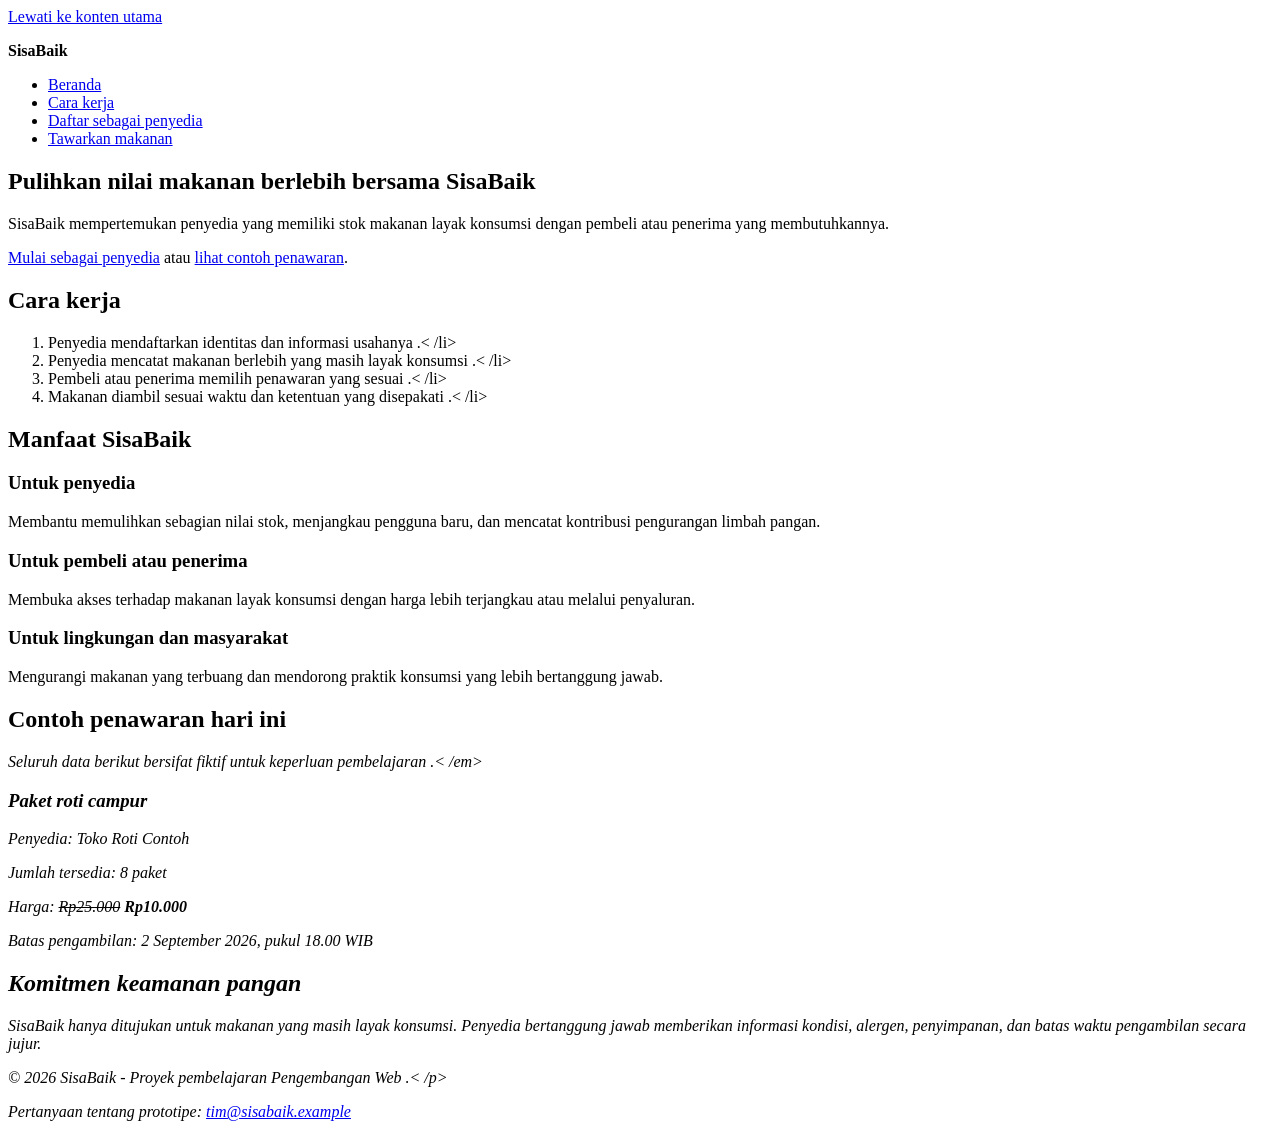
==== index.html @ 704a8199 "feat: add semantic SisaBaik information page" ====
<! doctype html>
<html lang="id">
<head>
<meta charset="utf-8">
<meta name="viewport" content="width=device-width, initial-scale=1">
<meta
name="description"
content="SisaBaik membantu penyedia menawarkan makanan berlebih agar tetap bernilai, terjangkau, dan tidak
terbuang."
>
<title>Beranda | SisaBaik</title>
</head>
<body>
<a href="#konten-utama">Lewati ke konten utama</a>

<header>
<p><strong>SisaBaik</strong></p>
<nav aria-label="Navigasi utama">
<ul>
<li><a href="index.html" aria-current="page">Beranda</a></li>
<li><a href="#cara-kerja">Cara kerja</a></li>
<li><a href="daftar-penyedia.html">Daftar sebagai penyedia</a></li>
<li><a href="tawarkan-makanan.html">Tawarkan makanan</a></li>
</ul>
</nav>
</header>

<main id="konten-utama" tabindex="-1">
<section aria-labelledby="judul-utama">
<h1 id="judul-utama">Pulihkan nilai makanan berlebih bersama SisaBaik</h1>
<p>
SisaBaik mempertemukan penyedia yang memiliki stok makanan layak
konsumsi dengan pembeli atau penerima yang membutuhkannya.
</p>
<p>
<a href="daftar-penyedia.html">Mulai sebagai penyedia</a>
atau
<a href="#penawaran-contoh">lihat contoh penawaran</a>.
</p>
</section>

<section id="cara-kerja" aria-labelledby="judul-cara-kerja">
<h2 id="judul-cara-kerja">Cara kerja</h2>
<ol>
<li>Penyedia mendaftarkan identitas dan informasi usahanya .< /li>
<li>Penyedia mencatat makanan berlebih yang masih layak konsumsi .< /li>
<li>Pembeli atau penerima memilih penawaran yang sesuai .< /li>
<li>Makanan diambil sesuai waktu dan ketentuan yang disepakati .< /li>
</ol>
</section>

<section aria-labelledby="judul-manfaat">
<h2 id="judul-manfaat">Manfaat SisaBaik</h2>

<article>
<h3>Untuk penyedia</h3>
<p>
Membantu memulihkan sebagian nilai stok, menjangkau pengguna baru,
dan mencatat kontribusi pengurangan limbah pangan.
</p>
</article>

<article>
<h3>Untuk pembeli atau penerima</h3>
<p>
Membuka akses terhadap makanan layak konsumsi dengan harga lebih
terjangkau atau melalui penyaluran.
</p>
</article>

<article>
<h3>Untuk lingkungan dan masyarakat</h3>
<p>
Mengurangi makanan yang terbuang dan mendorong praktik konsumsi
yang lebih bertanggung jawab.
</p>
</article>
</section>

<section id="penawaran-contoh" aria-labelledby="judul-penawaran">
<h2 id="judul-penawaran">Contoh penawaran hari ini</h2>
<p><em>Seluruh data berikut bersifat fiktif untuk keperluan pembelajaran .< /em></p>

<article>
<h3>Paket roti campur</h3>
<p>Penyedia: Toko Roti Contoh</p>
<p>Jumlah tersedia: <data value="8">8 paket</data></p>
<p>Harga: <del>Rp25.000</del> <strong>Rp10.000</strong></p>
<p>
Batas pengambilan:
<time datetime="2026-09-02T18:00:00+07:00">
2 September 2026, pukul 18.00 WIB
</time>
</p>
</article>
</section>

<section aria-labelledby="judul-keamanan">
<h2 id="judul-keamanan">Komitmen keamanan pangan</h2>
<p>
    SisaBaik hanya ditujukan untuk makanan yang masih layak konsumsi.
Penyedia bertanggung jawab memberikan informasi kondisi, alergen,
penyimpanan, dan batas waktu pengambilan secara jujur.
</p>
</section>
</main>

<footer>
<p>&copy; 2026 SisaBaik - Proyek pembelajaran Pengembangan Web .< /p>
<address>
Pertanyaan tentang prototipe:
<a href="mailto:tim@sisabaik.example">tim@sisabaik.example</a>
</address>
</footer>
</body>
</html>
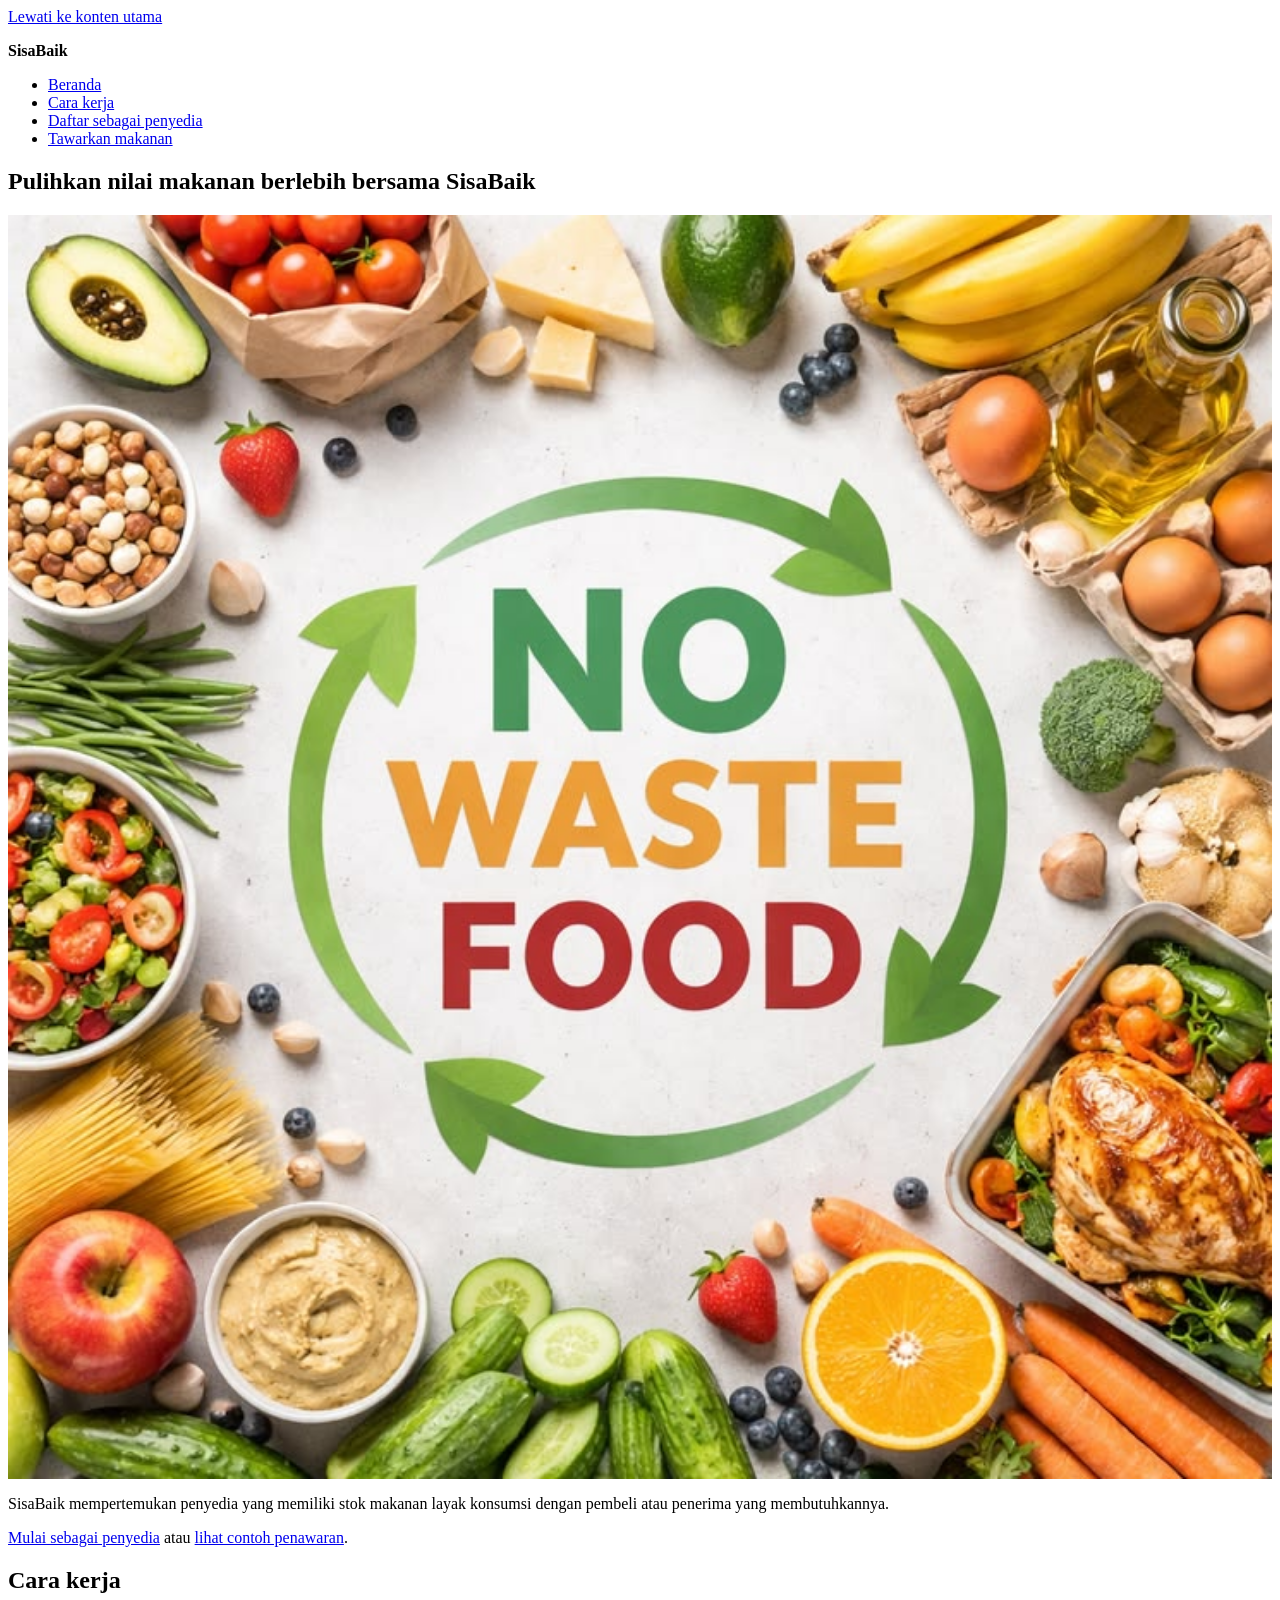
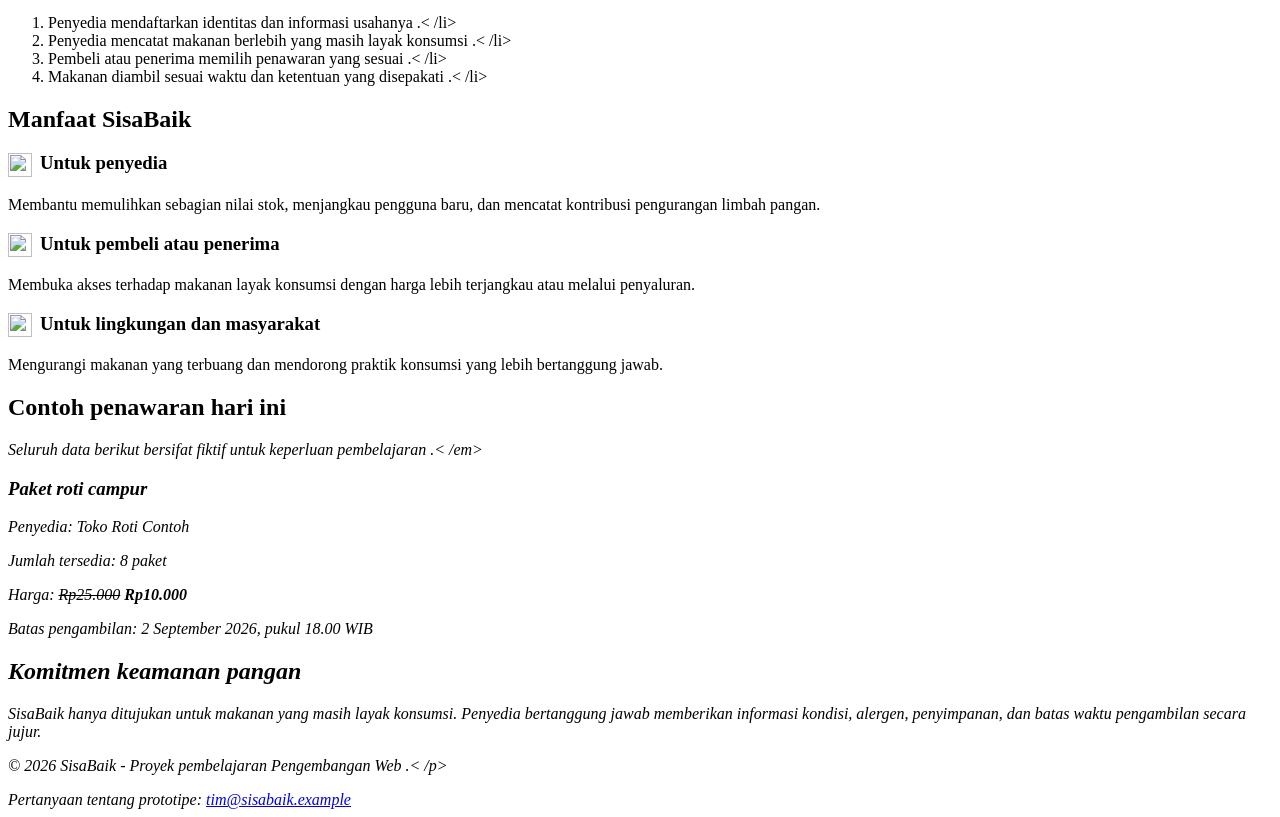
==== commit 73b8beb2: "docs: add dev info, hero image, and benefit icons" ====
--- a/index.html
+++ b/index.html
@@ -29,6 +29,13 @@
 <section aria-labelledby="judul-utama">
 <h1 id="judul-utama">Pulihkan nilai makanan berlebih bersama SisaBaik</h1>
 <p>
+    <p>
+<img 
+src="sisabaikfoto.jpg" 
+alt="Aneka roti dan makanan layak konsumsi yang diselamatkan melalui SisaBaik" 
+width="100%"
+>
+</p>
 SisaBaik mempertemukan penyedia yang memiliki stok makanan layak
 konsumsi dengan pembeli atau penerima yang membutuhkannya.
 </p>
@@ -53,7 +60,7 @@
 <h2 id="judul-manfaat">Manfaat SisaBaik</h2>
 
 <article>
-<h3>Untuk penyedia</h3>
+<h3><img src="penyedia.jpg" alt="" width="24" height="24" style="vertical-align: middle; margin-right: 8px;">Untuk penyedia</h3>
 <p>
 Membantu memulihkan sebagian nilai stok, menjangkau pengguna baru,
 dan mencatat kontribusi pengurangan limbah pangan.
@@ -61,7 +68,7 @@
 </article>
 
 <article>
-<h3>Untuk pembeli atau penerima</h3>
+<h3><img src="pembeli.jpg" alt="" width="24" height="24" style="vertical-align: middle; margin-right: 8px;">Untuk pembeli atau penerima</h3>
 <p>
 Membuka akses terhadap makanan layak konsumsi dengan harga lebih
 terjangkau atau melalui penyaluran.
@@ -69,7 +76,7 @@
 </article>
 
 <article>
-<h3>Untuk lingkungan dan masyarakat</h3>
+<h3><img src="lingkungan.jpg" alt="" width="24" height="24" style="vertical-align: middle; margin-right: 8px;">Untuk lingkungan dan masyarakat</h3>
 <p>
 Mengurangi makanan yang terbuang dan mendorong praktik konsumsi
 yang lebih bertanggung jawab.
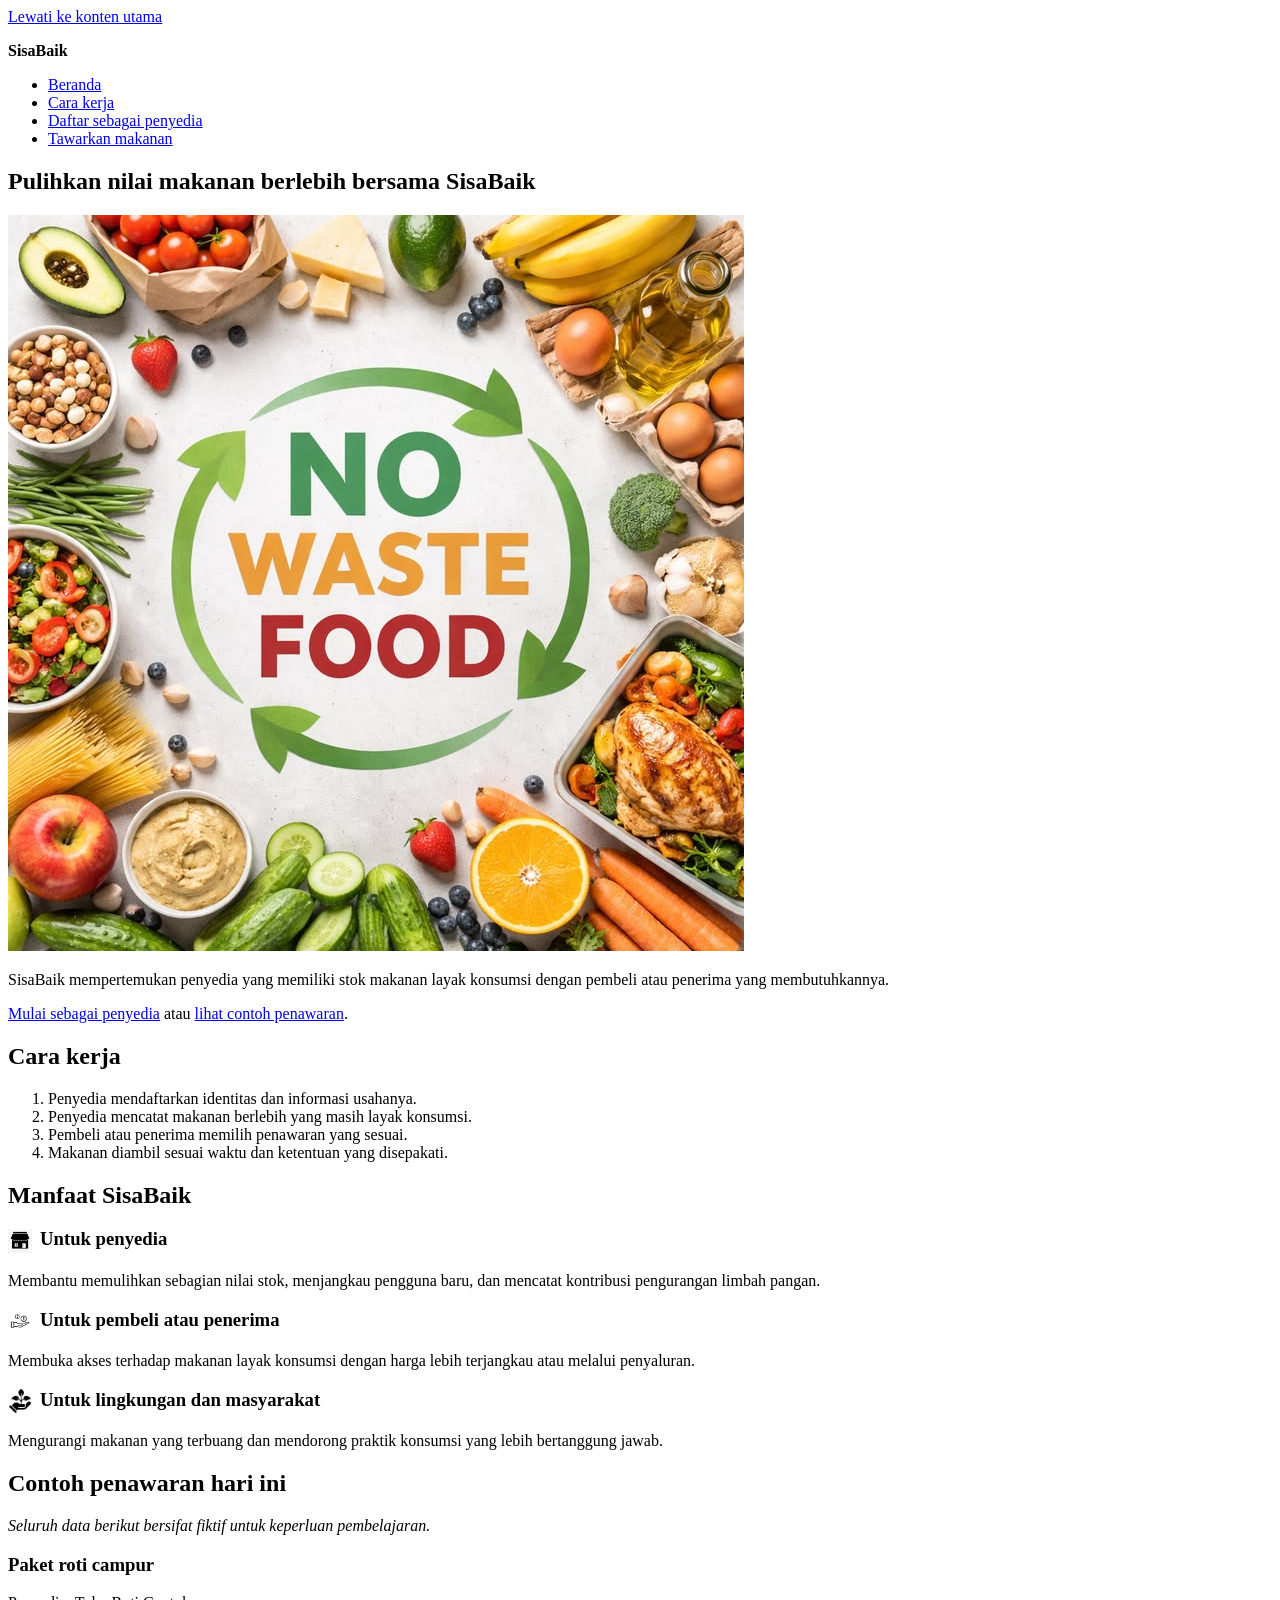
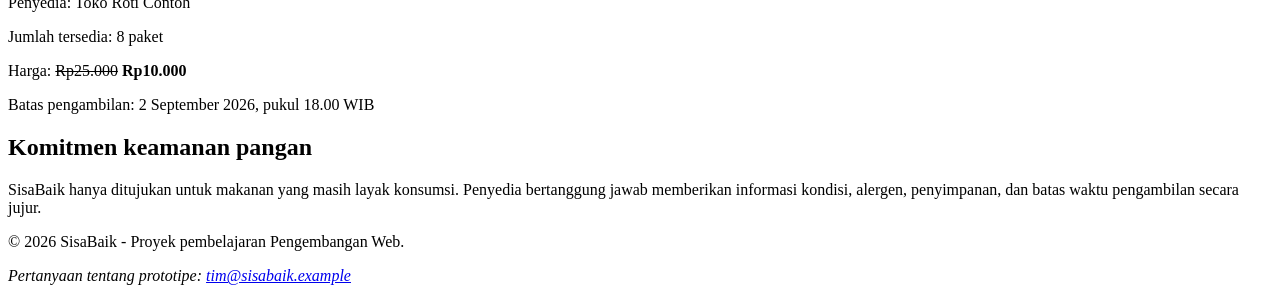
==== commit c1901fe5: "fix: resolve all W3C HTML validation errors across all pages" ====
--- a/index.html
+++ b/index.html
@@ -1,4 +1,4 @@
-<! doctype html>
+<!doctype html>
 <html lang="id">
 <head>
 <meta charset="utf-8">
@@ -29,13 +29,9 @@
 <section aria-labelledby="judul-utama">
 <h1 id="judul-utama">Pulihkan nilai makanan berlebih bersama SisaBaik</h1>
 <p>
-    <p>
-<img 
-src="sisabaikfoto.jpg" 
-alt="Aneka roti dan makanan layak konsumsi yang diselamatkan melalui SisaBaik" 
-width="100%"
->
+<img src="sisabaikfoto.jpg" alt="Aneka roti dan makanan layak konsumsi yang diselamatkan melalui SisaBaik" style="max-width: 100%; height: auto;">
 </p>
+<p>
 SisaBaik mempertemukan penyedia yang memiliki stok makanan layak
 konsumsi dengan pembeli atau penerima yang membutuhkannya.
 </p>
@@ -49,10 +45,10 @@
 <section id="cara-kerja" aria-labelledby="judul-cara-kerja">
 <h2 id="judul-cara-kerja">Cara kerja</h2>
 <ol>
-<li>Penyedia mendaftarkan identitas dan informasi usahanya .< /li>
-<li>Penyedia mencatat makanan berlebih yang masih layak konsumsi .< /li>
-<li>Pembeli atau penerima memilih penawaran yang sesuai .< /li>
-<li>Makanan diambil sesuai waktu dan ketentuan yang disepakati .< /li>
+<li>Penyedia mendaftarkan identitas dan informasi usahanya.</li>
+<li>Penyedia mencatat makanan berlebih yang masih layak konsumsi.</li>
+<li>Pembeli atau penerima memilih penawaran yang sesuai.</li>
+<li>Makanan diambil sesuai waktu dan ketentuan yang disepakati.</li>
 </ol>
 </section>
 
@@ -86,7 +82,7 @@
 
 <section id="penawaran-contoh" aria-labelledby="judul-penawaran">
 <h2 id="judul-penawaran">Contoh penawaran hari ini</h2>
-<p><em>Seluruh data berikut bersifat fiktif untuk keperluan pembelajaran .< /em></p>
+<p><em>Seluruh data berikut bersifat fiktif untuk keperluan pembelajaran.</em></p>
 
 <article>
 <h3>Paket roti campur</h3>
@@ -113,7 +109,7 @@
 </main>
 
 <footer>
-<p>&copy; 2026 SisaBaik - Proyek pembelajaran Pengembangan Web .< /p>
+<p>&copy; 2026 SisaBaik - Proyek pembelajaran Pengembangan Web.</p>
 <address>
 Pertanyaan tentang prototipe:
 <a href="mailto:tim@sisabaik.example">tim@sisabaik.example</a>
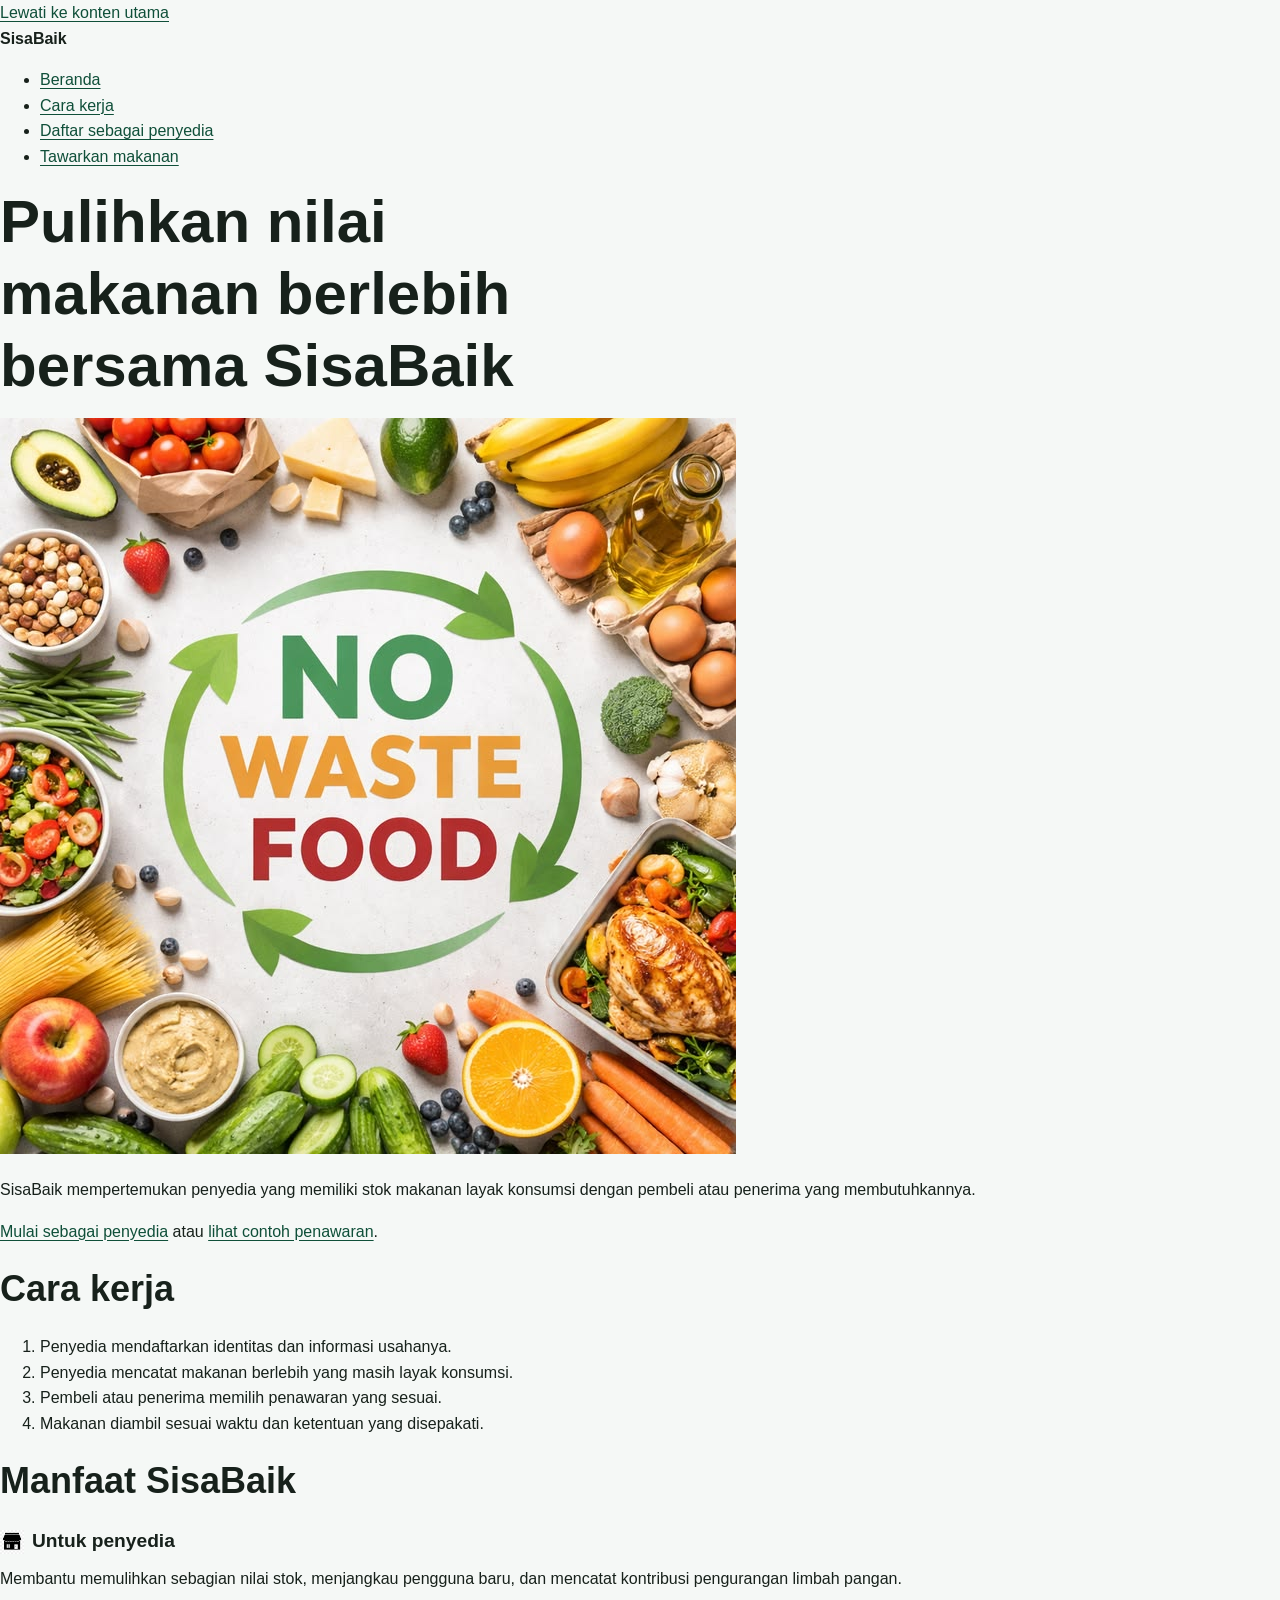
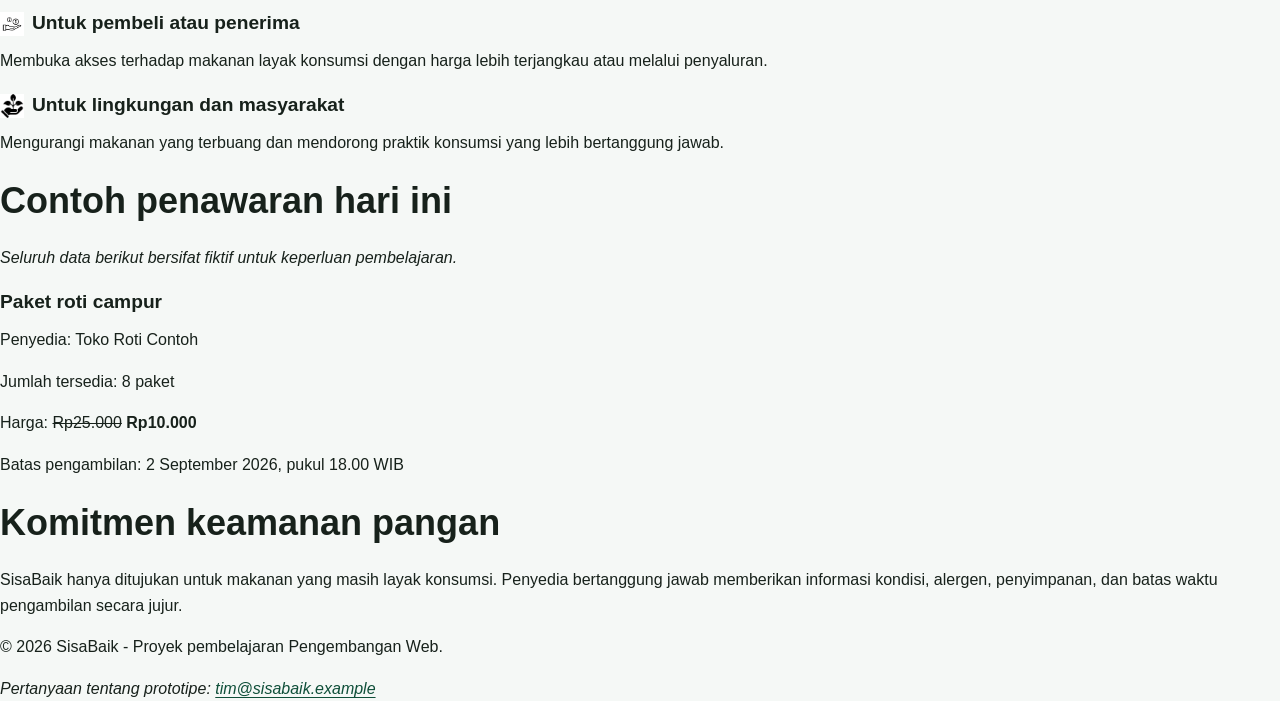
==== commit ed526a8b: "feat: add responsive SisaBaik visual system" ====
--- a/index.html
+++ b/index.html
@@ -9,6 +9,7 @@
 terbuang."
 >
 <title>Beranda | SisaBaik</title>
+<link rel="stylesheet" href="styles.css">
 </head>
 <body>
 <a href="#konten-utama">Lewati ke konten utama</a>
--- a/styles.css
+++ b/styles.css
@@ -0,0 +1,368 @@
+:root {
+--color-primary: #176b4d;
+--color-primary-dark: #0f4f39;
+--color-primary-soft: #e8f5ef;
+--color-accent: #f2b84b;
+--color-text: #17211b;
+--color-muted: #52615a;
+--color-surface: #ffffff;
+--color-background: #f5f8f6;
+--color-border: #cbd8d1;
+--color-danger: #a52a2a;
+--shadow-card: 0 0.5rem 1.5rem rgb(23 33 27 / 10%);
+--radius-small: 0.5rem;
+--radius-medium: 0.9rem;
+--radius-large: 1.4rem;
+--content-width: 72rem;
+}
+*
+
+*::before,
+*::after {
+box-sizing: border-box;
+}
+html {
+scroll-behavior: smooth;
+}
+body {
+margin: 0;
+background: var(--color-background);
+color: var(--color-text);
+font-family: Arial, Helvetica, sans-serif;
+font-size: 1rem;
+line-height: 1.6;
+}
+h1,
+h2,
+h3,
+p {
+margin-block-start: 0;
+}
+h1,
+h2
+h3 {
+line-height: 1.2;
+}
+h1 {
+max-width: 18ch;
+margin-block-end: 1rem;
+font-size: clamp(2rem, 7vw, 3.75rem);
+}
+h2 {
+margin-block-end: 1rem;
+font-size: clamp(1.5rem, 4vw, 2.25rem);
+}
+h3 {
+margin-block-end: 0.6rem;
+font-size: 1.2rem;
+}
+a {
+color: var(--color-primary-dark);
+text-underline-offset: 0.2em;
+}
+a:hover {
+    text-decoration-thickness: 0.18em;
+}
+:focus-visible {
+outline: 0.2rem solid var(--color-accent);
+outline-offset: 0.2rem;
+}
+.skip-link {
+position: absolute;
+inset-block-start: 0.5rem;
+inset-inline-start: 0.5rem;
+Z-index: 100;
+padding: 0.7rem 1rem;
+border-radius: var(--radius-small);
+background: var(--color-text);
+color: var(--color-surface);
+transform: translateY(-180%);
+}
+.skip-link:focus {
+transform: translateY(0);
+}
+
+.container {
+width: min(100% - 2rem, var(--content-width));
+margin-inline: auto;
+}
+.site-header {
+background: var(--color-surface);
+border-block-end: 0.0625rem solid var(--color-border);
+}
+.header-layout {
+display: flex;
+flex-direction: column;
+gap: 0.75rem;
+padding-block: 1rem;
+}
+.brand {
+margin: 0;
+color: var( --color-primary-dark);
+font-size: 1.4rem;
+font-weight: 700;
+}
+.nav-list {
+display: flex;
+flex-wrap: wrap;
+gap: 0.5rem 1rem;
+margin: 0;
+padding: 0;
+list-style: none;
+}
+.nav-list a {
+display: inline-block;
+padding-block: 0.35rem;
+font-weight: 700;
+}
+.nav-list a[aria-current="page"] {
+color: var(--color-primary);
+text-decoration-thickness: 0.2em;
+}
+.hero {
+padding-block: clamp(3rem, 10vw, 7rem);
+background:
+linear-gradient(135deg, rgb(232 245 239 / 95%), rgb(255 255 255 / 92%));
+}
+.hero-layout {
+display: grid;
+gap: 2rem;
+align-items: center;
+}
+.eyebrow {
+margin-block-end: 0.5rem;
+color: var(--color-primary-dark);
+font-weight: 700;
+letter-spacing: 0.05em;
+text-transform: uppercase;
+}
+.lead {
+max-width: 62ch;
+color: var(--color-muted);
+font-size: 1.1rem;
+}
+.hero-panel {
+padding: 1.5rem;
+border: 0.0625rem solid var(--color-border);
+border-radius: var(--radius-large);
+background: var(--color-surface);
+box-shadow: var(--shadow-card);
+}
+.hero-panel strong {
+display: block;
+color: var(--color-primary-dark);
+font-size: 2rem;
+}
+.button-group,
+.form-actions {
+display: flex;
+flex-wrap: wrap;
+gap: 0.75rem;
+align-items: center;
+}
+.button {
+display: inline-block;
+padding: 0.75rem 1rem;
+border: 0.125rem solid var(--color-primary);
+border-radius: var(--radius-small);
+background: var(--color-primary);
+color: var(--color-surface);
+font: inherit;
+font-weight: 700;
+line-height: 1.2;
+text-decoration: none;
+cursor: pointer;
+}
+.button:hover {
+background: var(--color-primary-dark);
+border-color: var(--color-primary-dark);
+}
+.button-secondary {
+background: transparent;
+color: var(--color-primary-dark);
+}
+.section {
+padding-block: clamp(2.5rem, 7vw, 5rem);
+}
+.section-alt {
+background: var(--color-surface);
+}
+.section-intro {
+max-width: 65ch;
+color: var(--color-muted);
+}
+.steps-grid,
+.benefit-grid,
+.offer-grid {
+display: grid;
+grid-template-columns: 1fr;
+gap: 1rem;
+}
+.card {
+padding: 1.25rem;
+border: 0.0625rem solid var(--color-border);
+border-radius: var(--radius-medium);
+background: var(--color-surface);
+box-shadow: var(--shadow-card);
+}
+.step-number {
+display: inline-grid;
+width: 2.25rem;
+height: 2.25rem;
+margin-block-end: 0.75rem;
+place-items: center;
+border-radius: 50%;
+background: var(--color-primary-soft);
+color: var(--color-primary-dark);
+font-weight: 700;
+}
+.offer-card {
+display: flex;
+flex-direction: column;
+overflow: hidden;
+border: 0.0625rem solid var(--color-border);
+border-radius: var(--radius-medium);
+background: var(--color-surface);
+box-shadow: var(--shadow-card);
+}
+.offer-card __ visual {
+min-height: 8rem;
+background: linear-gradient(135deg, var(--color-primary), var(--color-primary-dark));
+}
+.offer-card_content {
+display: flex;
+flex: 1;
+flex-direction: column;
+padding: 1.25rem;
+}
+.offer-card_meta {
+color: var(--color-muted);
+}
+.offer-card_price {
+margin-block-start: auto;
+font-size: 1.15rem;
+}
+.badge {
+display: inline-block;
+width: fit-content;
+margin-block-end: 0.75rem;
+padding: 0.25rem 0.6rem;
+border-radius: 999px;
+background: var(--color-primary-soft);
+color: var(--color-primary-dark);
+font-size: 0.85rem;
+font-weight: 700;
+}
+.notice {
+padding: 1rem;
+border-inline-start: 0.3rem solid var(--color-primary);
+border-radius: var(--radius-small);
+background: var(--color-primary-soft);
+}
+.page-heading {
+padding-block: clamp(2.5rem, 7vw, 5rem) 2rem;
+}
+.form-card {
+max-width: 56rem;
+margin-block-end: 3rem;
+padding: clamp(1rem, 4vw, 2rem);
+border: 0.0625rem solid var(--color-border);
+border-radius: var(--radius-large);
+background: var(--color-surface);
+box-shadow: var(--shadow-card);
+}
+.form-section {
+margin: 0 0 1.5rem;
+padding: 1.25rem;
+border: 0.0625rem solid var(--color-border);
+border-radius: var(--radius-medium);
+}
+.form-section legend {
+padding-inline: 0.4rem;
+color: var(--color-primary-dark);
+font-size: 1.1rem;
+font-weight: 700;
+}
+label {
+display: inline-block;
+margin-block-end: 0.35rem;
+font-weight: 700;
+}
+input,
+select,
+textarea {
+width: 100%;
+padding: 0.7rem 0.75rem;
+border: 0.0625rem solid #809087;
+border-radius: var(--radius-small);
+background: var(--color-surface);
+color: var(--color-text);
+font: inherit;
+}
+textarea {
+resize: vertical;
+}
+input:focus,
+select:focus,
+textarea:focus {
+border-color: var(--color-primary-dark);
+}
+input[type="checkbox"],
+input[type="radio"] {
+width: 1.1rem;
+height: 1.1rem;
+margin: 0.2rem 0 0;
+accent-color: var(--color-primary);
+}
+.required-note {
+color: var(--color-muted);
+}
+.site-footer {
+padding-block: 2rem;
+background: var(--color-primary-dark);
+color: var(--color-surface);
+}
+.site-footer a {
+color: var(--color-surface);
+}
+.footer-layout {
+display: flex;
+flex-direction: column;
+gap: 0.5rem;
+}
+.footer-layout p,
+.footer-layout address {
+margin: 0;
+}
+@media (min-width: 48rem) {
+.header-layout {
+flex-direction: row;
+justify-content: space-between;
+align-items: center;
+}
+.hero-layout {
+grid-template-columns: minmax(0, 1.5fr) minmax(15rem, 0.7fr);
+}
+.steps-grid,
+.benefit-grid {
+grid-template-columns: repeat(3, minmax(0, 1fr));
+}
+.offer-grid {
+grid-template-columns: repeat(2, minmax(0, 1fr));
+}
+.footer-layout {
+flex-direction: row;
+justify-content: space-between;
+align-items: center;
+}
+}
+@media (min-width: 68rem) {
+.offer-grid {
+grid-template-columns: repeat(3, minmax(0, 1fr));
+}
+}
+@media (prefers-reduced-motion: reduce) {
+html {
+scroll-behavior: auto;
+}
+}
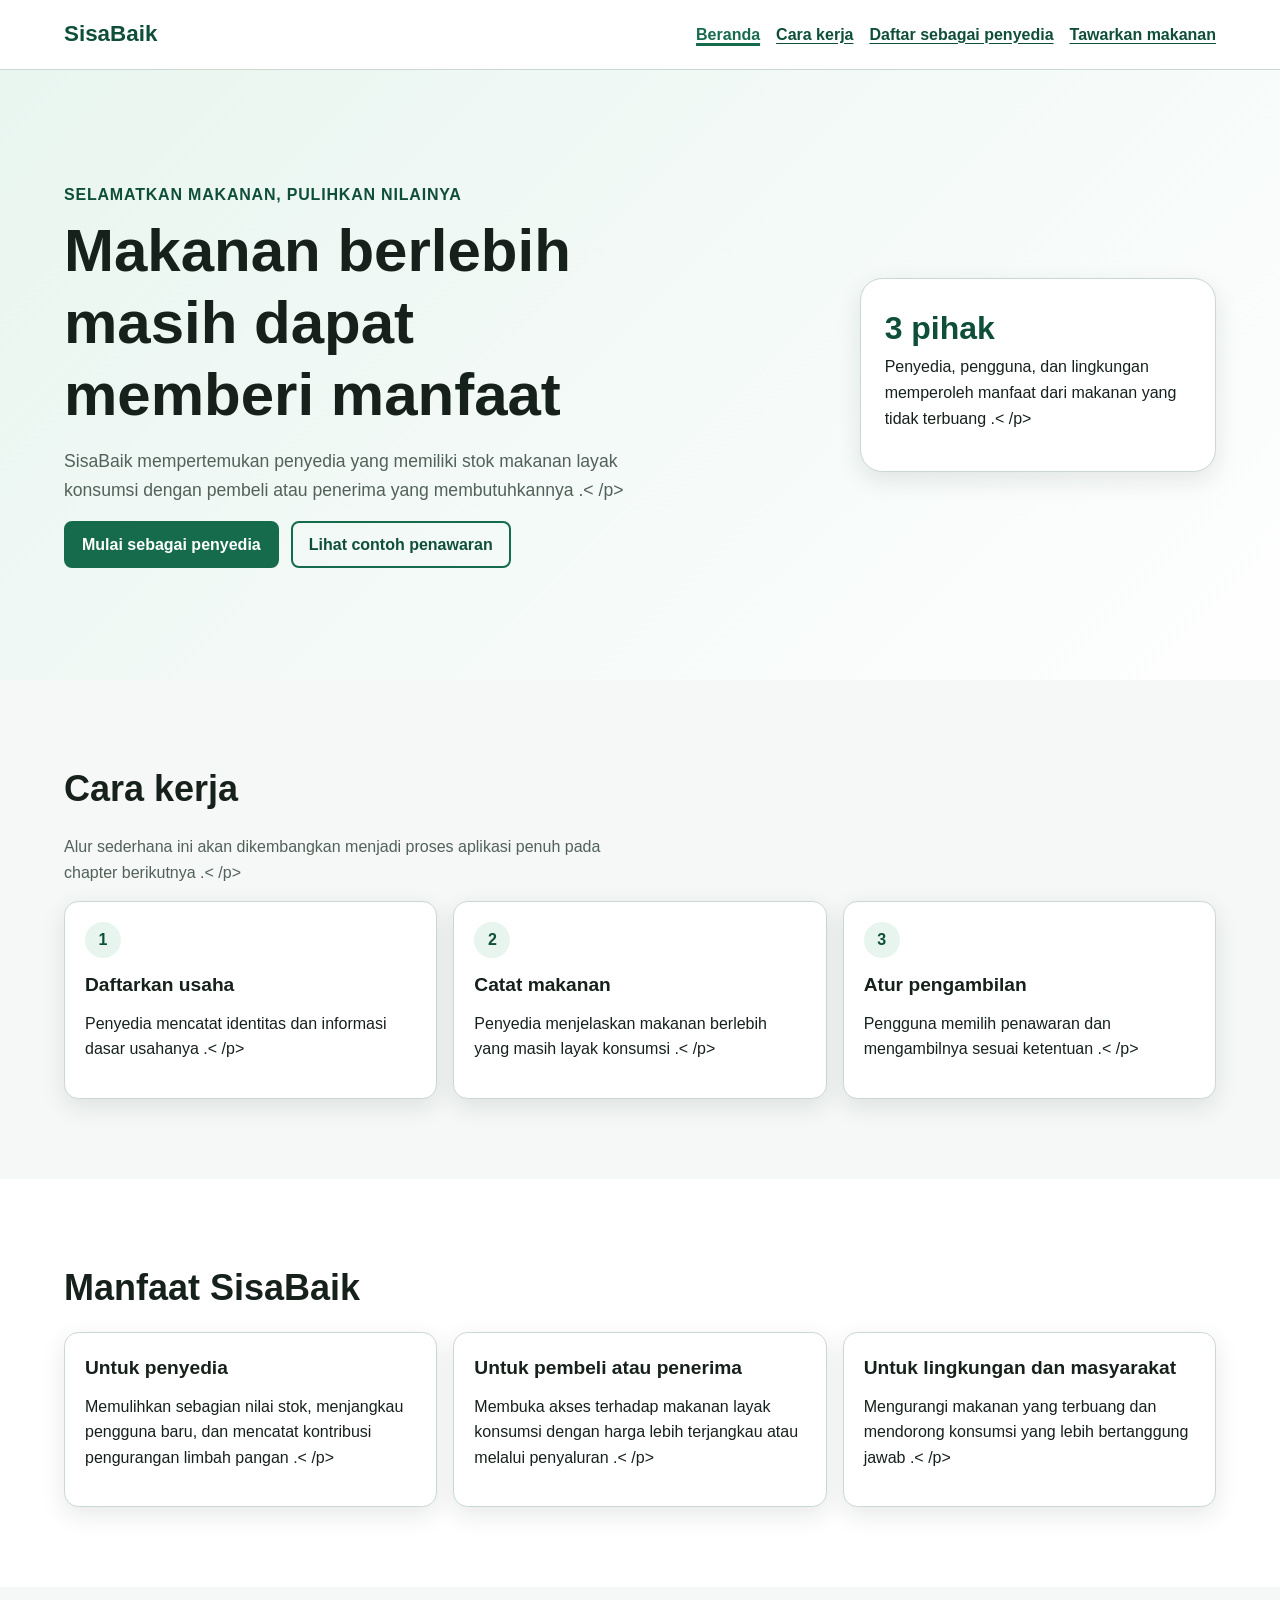
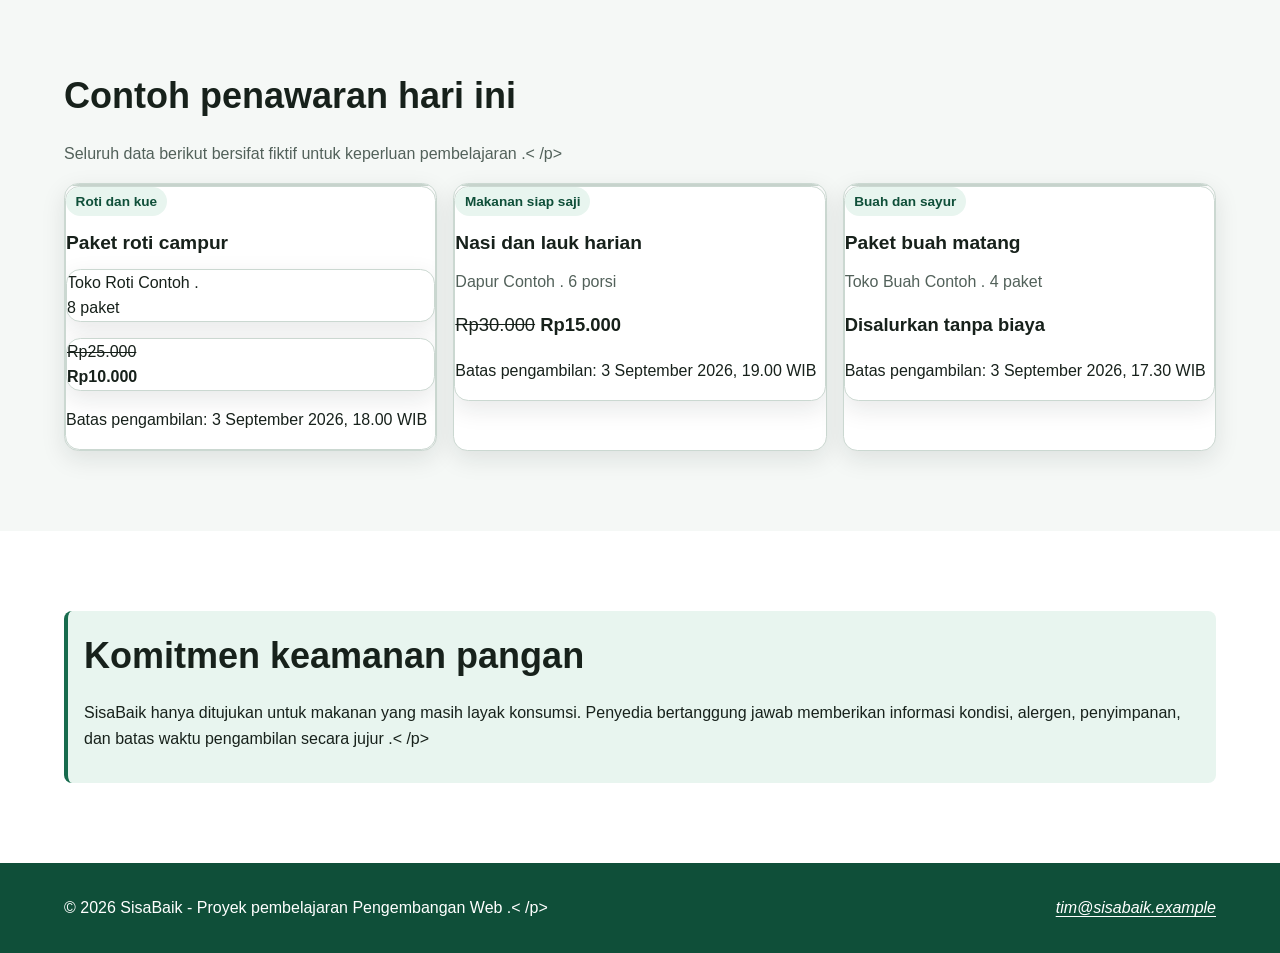
==== commit 2a243b91: "style: apply responsive layout to SisaBaik pages" ====
--- a/index.html
+++ b/index.html
@@ -3,118 +3,153 @@
 <head>
 <meta charset="utf-8">
 <meta name="viewport" content="width=device-width, initial-scale=1">
-<meta
-name="description"
-content="SisaBaik membantu penyedia menawarkan makanan berlebih agar tetap bernilai, terjangkau, dan tidak
-terbuang."
->
+<meta name="description" content="SisaBaik membantu penyedia menawarkan makanan berlebih agar tetap bernilai,
+terjangkau, dan tidak terbuang.">
 <title>Beranda | SisaBaik</title>
 <link rel="stylesheet" href="styles.css">
 </head>
 <body>
-<a href="#konten-utama">Lewati ke konten utama</a>
+<a class="skip-link" href="#konten-utama">Lewati ke konten utama</a>
 
-<header>
-<p><strong>SisaBaik</strong></p>
+<header class="site-header">
+<div class="container header-layout">
+<p class="brand">SisaBaik</p>
 <nav aria-label="Navigasi utama">
-<ul>
+<ul class="nav-list">
 <li><a href="index.html" aria-current="page">Beranda</a></li>
 <li><a href="#cara-kerja">Cara kerja</a></li>
 <li><a href="daftar-penyedia.html">Daftar sebagai penyedia</a></li>
 <li><a href="tawarkan-makanan.html">Tawarkan makanan</a></li>
 </ul>
 </nav>
+</div>
 </header>
 
 <main id="konten-utama" tabindex="-1">
-<section aria-labelledby="judul-utama">
-<h1 id="judul-utama">Pulihkan nilai makanan berlebih bersama SisaBaik</h1>
-<p>
-<img src="sisabaikfoto.jpg" alt="Aneka roti dan makanan layak konsumsi yang diselamatkan melalui SisaBaik" style="max-width: 100%; height: auto;">
-</p>
-<p>
-SisaBaik mempertemukan penyedia yang memiliki stok makanan layak
-konsumsi dengan pembeli atau penerima yang membutuhkannya.
-</p>
-<p>
-<a href="daftar-penyedia.html">Mulai sebagai penyedia</a>
-atau
-<a href="#penawaran-contoh">lihat contoh penawaran</a>.
-</p>
+<section class="hero" aria-labelledby="judul-utama">
+<div class="container hero-layout">
+<div>
+<p class="eyebrow">Selamatkan makanan, pulihkan nilainya</p>
+<h1 id="judul-utama">Makanan berlebih masih dapat memberi manfaat</h1>
+<p class="lead">SisaBaik mempertemukan penyedia yang memiliki stok makanan layak konsumsi dengan pembeli
+atau penerima yang membutuhkannya .< /p>
+<div class="button-group">
+<a class="button" href="daftar-penyedia.html">Mulai sebagai penyedia</a>
+<a class="button button-secondary" href="#penawaran-contoh">Lihat contoh penawaran</a>
+</div>
+</div>
+<aside class="hero-panel" aria-label="Ringkasan manfaat SisaBaik">
+<strong>3 pihak</strong>
+<p>Penyedia, pengguna, dan lingkungan memperoleh manfaat dari makanan yang tidak terbuang .< /p>
+</aside>
+</div>
 </section>
 
-<section id="cara-kerja" aria-labelledby="judul-cara-kerja">
+<section class="section" id="cara-kerja" aria-labelledby="judul-cara-kerja">
+<div class="container">
 <h2 id="judul-cara-kerja">Cara kerja</h2>
-<ol>
-<li>Penyedia mendaftarkan identitas dan informasi usahanya.</li>
-<li>Penyedia mencatat makanan berlebih yang masih layak konsumsi.</li>
-<li>Pembeli atau penerima memilih penawaran yang sesuai.</li>
-<li>Makanan diambil sesuai waktu dan ketentuan yang disepakati.</li>
-</ol>
+<p class="section-intro">Alur sederhana ini akan dikembangkan menjadi proses aplikasi penuh pada chapter
+berikutnya .< /p>
+<div class="steps-grid">
+<article class="card">
+<span class="step-number" aria-hidden="true">1</span>
+<h3>Daftarkan usaha</h3>
+<p>Penyedia mencatat identitas dan informasi dasar usahanya .< /p>
+</article>
+<article class="card">
+<span class="step-number" aria-hidden="true">2</span>
+<h3>Catat makanan</h3>
+<p>Penyedia menjelaskan makanan berlebih yang masih layak konsumsi .< /p>
+</article>
+<article class="card">
+<span class="step-number" aria-hidden="true">3</span>
+<h3>Atur pengambilan</h3>
+<p>Pengguna memilih penawaran dan mengambilnya sesuai ketentuan .< /p>
+</article>
+</div>
+</div>
 </section>
 
-<section aria-labelledby="judul-manfaat">
+<section class="section section-alt" aria-labelledby="judul-manfaat">
+<div class="container">
 <h2 id="judul-manfaat">Manfaat SisaBaik</h2>
-
-<article>
-<h3><img src="penyedia.jpg" alt="" width="24" height="24" style="vertical-align: middle; margin-right: 8px;">Untuk penyedia</h3>
-<p>
-Membantu memulihkan sebagian nilai stok, menjangkau pengguna baru,
-dan mencatat kontribusi pengurangan limbah pangan.
-</p>
+<div class="benefit-grid">
+<article class="card">
+<h3>Untuk penyedia</h3>
+<p>Memulihkan sebagian nilai stok, menjangkau pengguna baru, dan mencatat kontribusi pengurangan limbah
+pangan .< /p>
 </article>
-
-<article>
-<h3><img src="pembeli.jpg" alt="" width="24" height="24" style="vertical-align: middle; margin-right: 8px;">Untuk pembeli atau penerima</h3>
-<p>
-Membuka akses terhadap makanan layak konsumsi dengan harga lebih
-terjangkau atau melalui penyaluran.
-</p>
+<article class="card">
+<h3>Untuk pembeli atau penerima</h3>
+<p>Membuka akses terhadap makanan layak konsumsi dengan harga lebih terjangkau atau melalui
+penyaluran .< /p>
 </article>
-
-<article>
-<h3><img src="lingkungan.jpg" alt="" width="24" height="24" style="vertical-align: middle; margin-right: 8px;">Untuk lingkungan dan masyarakat</h3>
-<p>
-Mengurangi makanan yang terbuang dan mendorong praktik konsumsi
-yang lebih bertanggung jawab.
-</p>
+<article class="card">
+<h3>Untuk lingkungan dan masyarakat</h3>
+<p>Mengurangi makanan yang terbuang dan mendorong konsumsi yang lebih bertanggung jawab .< /p>
 </article>
+</div>
+</div>
 </section>
 
-<section id="penawaran-contoh" aria-labelledby="judul-penawaran">
+<section class="section" id="penawaran-contoh" aria-labelledby="judul-penawaran">
+<div class="container">
 <h2 id="judul-penawaran">Contoh penawaran hari ini</h2>
-<p><em>Seluruh data berikut bersifat fiktif untuk keperluan pembelajaran.</em></p>
-
-<article>
+<p class="section-intro">Seluruh data berikut bersifat fiktif untuk keperluan pembelajaran .< /p>
+<div class="offer-grid">
+<article class="offer-card">
+<div class="offer-card __ visual" aria-hidden="true"></div>
+<div class="offer-card __ content">
+<span class="badge">Roti dan kue</span>
 <h3>Paket roti campur</h3>
-<p>Penyedia: Toko Roti Contoh</p>
-<p>Jumlah tersedia: <data value="8">8 paket</data></p>
-<p>Harga: <del>Rp25.000</del> <strong>Rp10.000</strong></p>
-<p>
-Batas pengambilan:
-<time datetime="2026-09-02T18:00:00+07:00">
-2 September 2026, pukul 18.00 WIB
-</time>
-</p>
+<p class="offer-card __ meta">Toko Roti Contoh . <data value="8">8 paket</data></p>
+<p class="offer-card __ price"><del>Rp25.000</del> <strong>Rp10.000</strong></p>
+<p>Batas pengambilan: <time datetime="2026-09-03T18:00:00+07:00">3 September 2026, 18.00
+WIB</time></p>
+</div>
 </article>
+<article class="offer-card">
+<div class="offer-card __ visual" aria-hidden="true"></div>
+<div class="offer-card __ content">
+<span class="badge">Makanan siap saji</span>
+<h3>Nasi dan lauk harian</h3>
+<p class="offer-card_meta">Dapur Contoh . <data value="6">6 porsi</data></p>
+<p class="offer-card_price"><del>Rp30.000</del> <strong>Rp15.000</strong></p>
+<p>Batas pengambilan: <time datetime="2026-09-03T19:00:00+07:00">3 September 2026, 19.00
+WIB</time></p>
+</div>
+</article>
+<article class="offer-card">
+<div class="offer-card __ visual" aria-hidden="true"></div>
+<div class="offer-card __ content">
+<span class="badge">Buah dan sayur</span>
+<h3>Paket buah matang</h3>
+<p class="offer-card_meta">Toko Buah Contoh . <data value="4">4 paket</data></p>
+<p class="offer-card_price"><strong>Disalurkan tanpa biaya</strong></p>
+<p>Batas pengambilan: <time datetime="2026-09-03T17:30:00+07:00">3 September 2026, 17.30
+WIB</time></p>
+</div>
+</article>
+</div>
+</div>
 </section>
 
-<section aria-labelledby="judul-keamanan">
+<section class="section section-alt" aria-labelledby="judul-keamanan">
+<div class="container">
+<div class="notice">
 <h2 id="judul-keamanan">Komitmen keamanan pangan</h2>
-<p>
-    SisaBaik hanya ditujukan untuk makanan yang masih layak konsumsi.
-Penyedia bertanggung jawab memberikan informasi kondisi, alergen,
-penyimpanan, dan batas waktu pengambilan secara jujur.
-</p>
+<p>SisaBaik hanya ditujukan untuk makanan yang masih layak konsumsi. Penyedia bertanggung jawab memberikan
+informasi kondisi, alergen, penyimpanan, dan batas waktu pengambilan secara jujur .< /p>
+</div>
+</div>
 </section>
 </main>
 
-<footer>
-<p>&copy; 2026 SisaBaik - Proyek pembelajaran Pengembangan Web.</p>
-<address>
-Pertanyaan tentang prototipe:
-<a href="mailto:tim@sisabaik.example">tim@sisabaik.example</a>
-</address>
+<footer class="site-footer">
+<div class="container footer-layout">
+<p>&copy; 2026 SisaBaik - Proyek pembelajaran Pengembangan Web .< /p>
+<address><a href="mailto:tim@sisabaik.example">tim@sisabaik.example</a></address>
+</div>
 </footer>
 </body>
 </html>
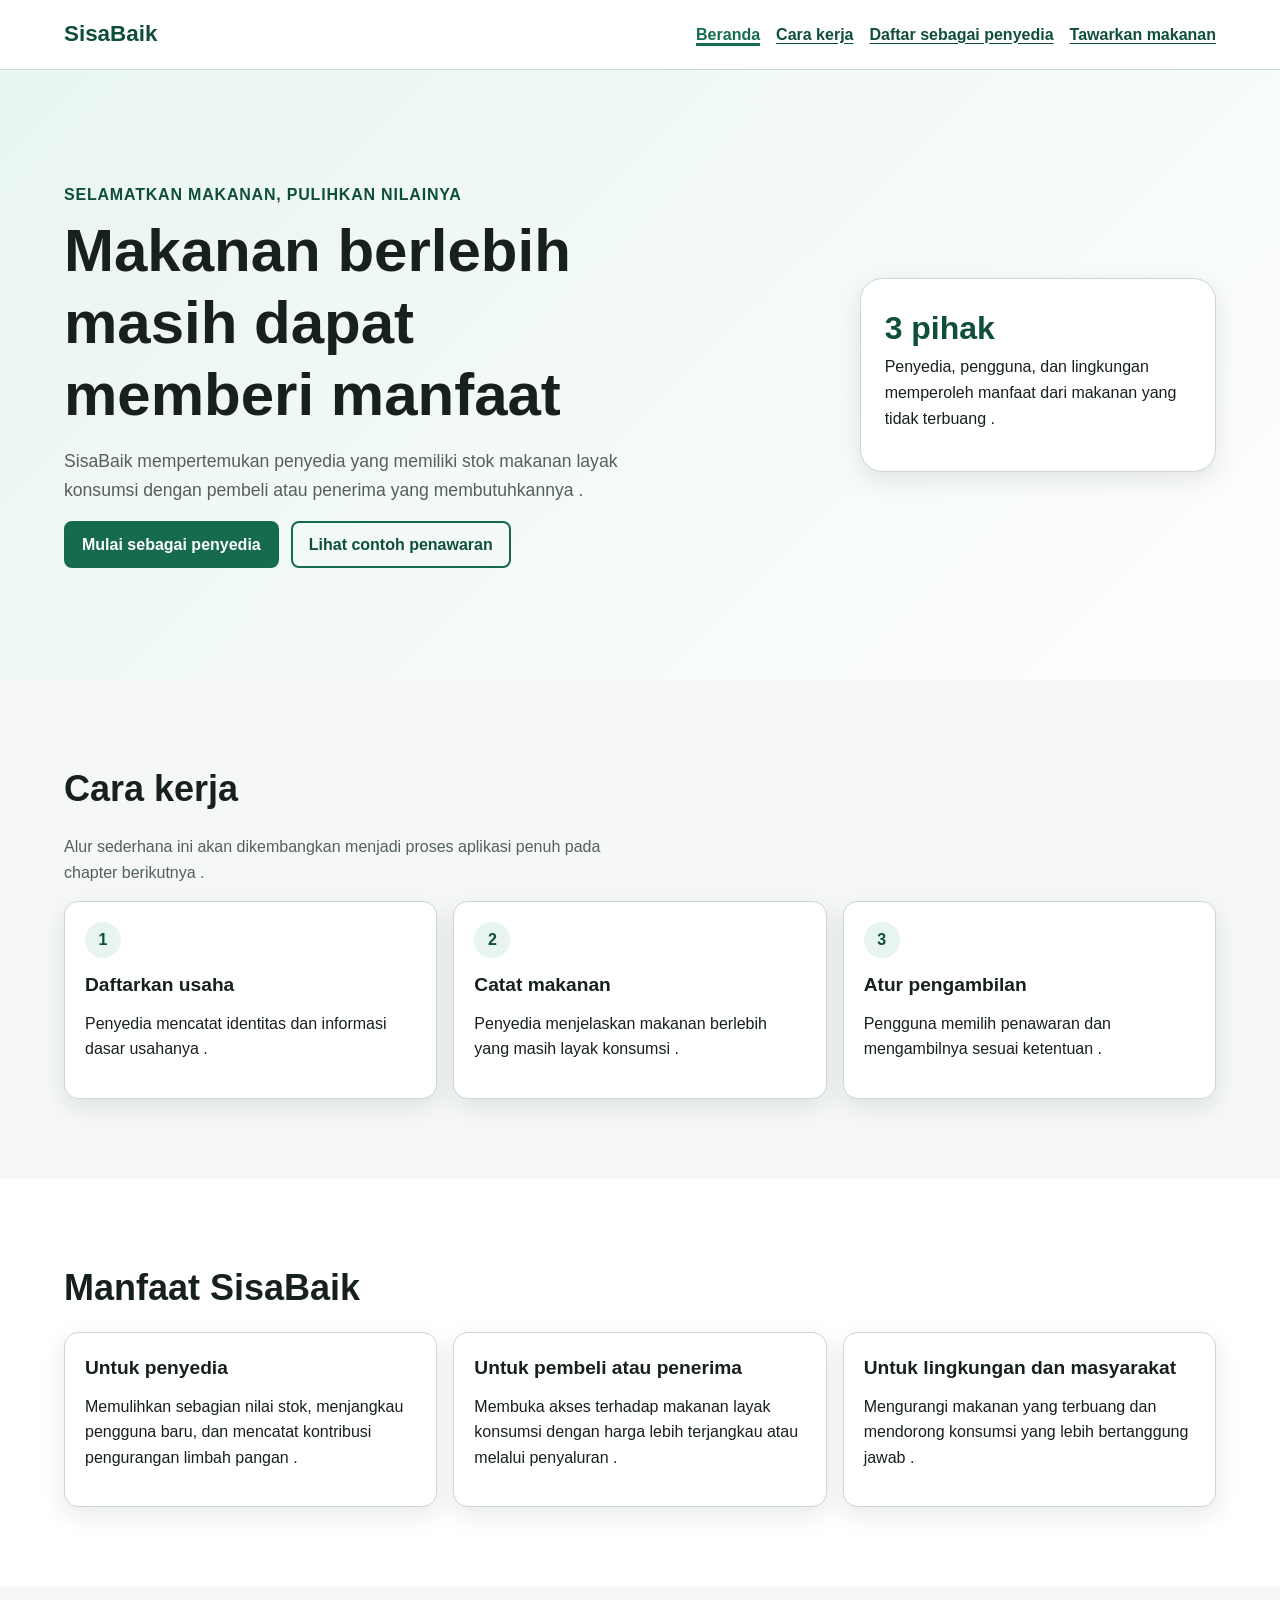
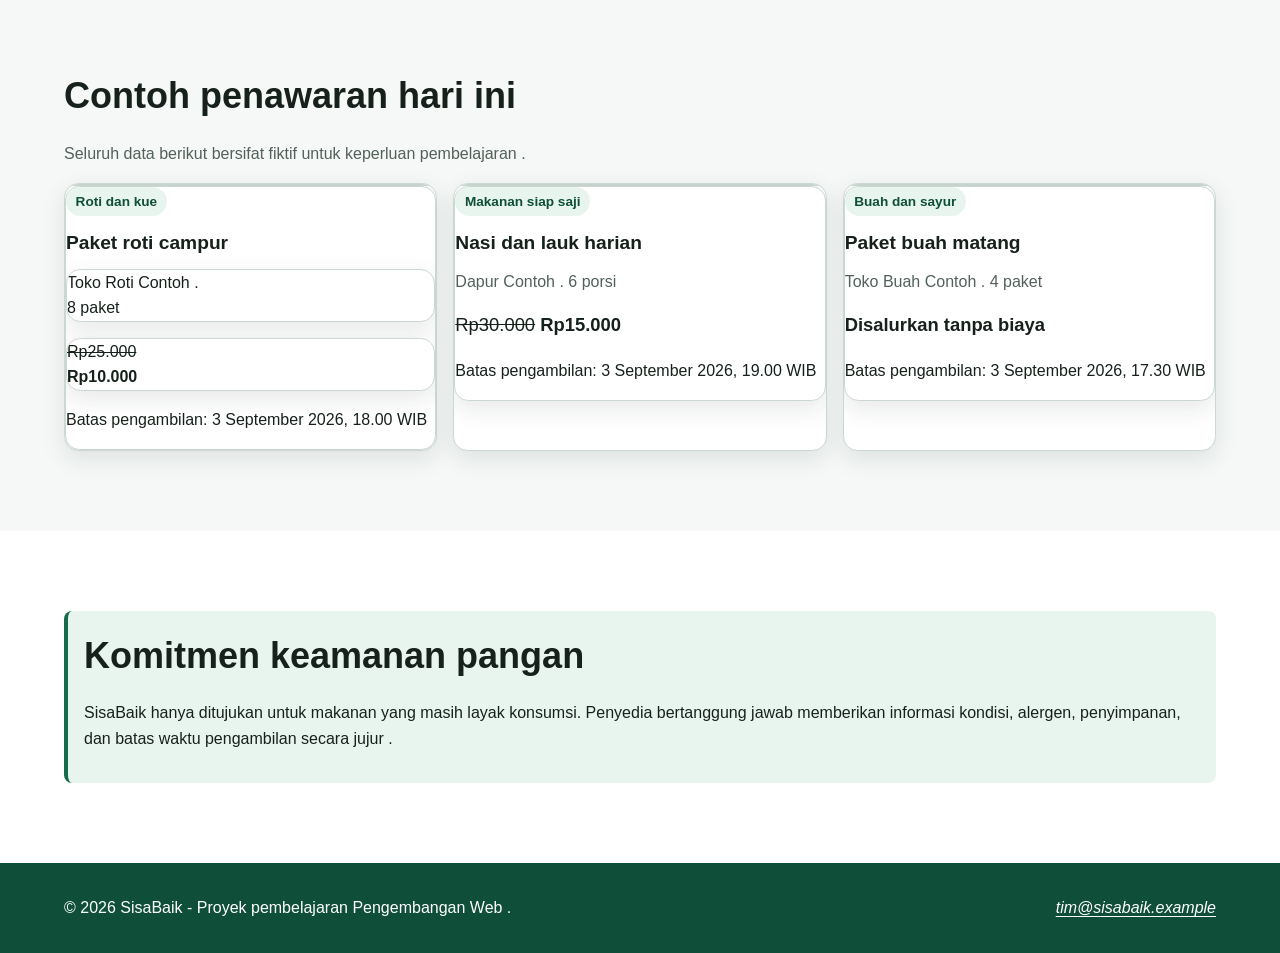
==== commit 19797f24: "style: apply responsive layout to SisaBaik pages" ====
--- a/index.html
+++ b/index.html
@@ -32,7 +32,7 @@
 <p class="eyebrow">Selamatkan makanan, pulihkan nilainya</p>
 <h1 id="judul-utama">Makanan berlebih masih dapat memberi manfaat</h1>
 <p class="lead">SisaBaik mempertemukan penyedia yang memiliki stok makanan layak konsumsi dengan pembeli
-atau penerima yang membutuhkannya .< /p>
+atau penerima yang membutuhkannya .</p>
 <div class="button-group">
 <a class="button" href="daftar-penyedia.html">Mulai sebagai penyedia</a>
 <a class="button button-secondary" href="#penawaran-contoh">Lihat contoh penawaran</a>
@@ -40,7 +40,7 @@
 </div>
 <aside class="hero-panel" aria-label="Ringkasan manfaat SisaBaik">
 <strong>3 pihak</strong>
-<p>Penyedia, pengguna, dan lingkungan memperoleh manfaat dari makanan yang tidak terbuang .< /p>
+<p>Penyedia, pengguna, dan lingkungan memperoleh manfaat dari makanan yang tidak terbuang .</p>
 </aside>
 </div>
 </section>
@@ -49,22 +49,22 @@
 <div class="container">
 <h2 id="judul-cara-kerja">Cara kerja</h2>
 <p class="section-intro">Alur sederhana ini akan dikembangkan menjadi proses aplikasi penuh pada chapter
-berikutnya .< /p>
+berikutnya .</p>
 <div class="steps-grid">
 <article class="card">
 <span class="step-number" aria-hidden="true">1</span>
 <h3>Daftarkan usaha</h3>
-<p>Penyedia mencatat identitas dan informasi dasar usahanya .< /p>
+<p>Penyedia mencatat identitas dan informasi dasar usahanya .</p>
 </article>
 <article class="card">
 <span class="step-number" aria-hidden="true">2</span>
 <h3>Catat makanan</h3>
-<p>Penyedia menjelaskan makanan berlebih yang masih layak konsumsi .< /p>
+<p>Penyedia menjelaskan makanan berlebih yang masih layak konsumsi .</p>
 </article>
 <article class="card">
 <span class="step-number" aria-hidden="true">3</span>
 <h3>Atur pengambilan</h3>
-<p>Pengguna memilih penawaran dan mengambilnya sesuai ketentuan .< /p>
+<p>Pengguna memilih penawaran dan mengambilnya sesuai ketentuan .</p>
 </article>
 </div>
 </div>
@@ -77,16 +77,16 @@
 <article class="card">
 <h3>Untuk penyedia</h3>
 <p>Memulihkan sebagian nilai stok, menjangkau pengguna baru, dan mencatat kontribusi pengurangan limbah
-pangan .< /p>
+pangan .</p>
 </article>
 <article class="card">
 <h3>Untuk pembeli atau penerima</h3>
 <p>Membuka akses terhadap makanan layak konsumsi dengan harga lebih terjangkau atau melalui
-penyaluran .< /p>
+penyaluran .</p>
 </article>
 <article class="card">
 <h3>Untuk lingkungan dan masyarakat</h3>
-<p>Mengurangi makanan yang terbuang dan mendorong konsumsi yang lebih bertanggung jawab .< /p>
+<p>Mengurangi makanan yang terbuang dan mendorong konsumsi yang lebih bertanggung jawab .</p>
 </article>
 </div>
 </div>
@@ -95,7 +95,7 @@
 <section class="section" id="penawaran-contoh" aria-labelledby="judul-penawaran">
 <div class="container">
 <h2 id="judul-penawaran">Contoh penawaran hari ini</h2>
-<p class="section-intro">Seluruh data berikut bersifat fiktif untuk keperluan pembelajaran .< /p>
+<p class="section-intro">Seluruh data berikut bersifat fiktif untuk keperluan pembelajaran .</p>
 <div class="offer-grid">
 <article class="offer-card">
 <div class="offer-card __ visual" aria-hidden="true"></div>
@@ -139,7 +139,7 @@
 <div class="notice">
 <h2 id="judul-keamanan">Komitmen keamanan pangan</h2>
 <p>SisaBaik hanya ditujukan untuk makanan yang masih layak konsumsi. Penyedia bertanggung jawab memberikan
-informasi kondisi, alergen, penyimpanan, dan batas waktu pengambilan secara jujur .< /p>
+informasi kondisi, alergen, penyimpanan, dan batas waktu pengambilan secara jujur .</p>
 </div>
 </div>
 </section>
@@ -147,7 +147,7 @@
 
 <footer class="site-footer">
 <div class="container footer-layout">
-<p>&copy; 2026 SisaBaik - Proyek pembelajaran Pengembangan Web .< /p>
+<p>&copy; 2026 SisaBaik - Proyek pembelajaran Pengembangan Web .</p>
 <address><a href="mailto:tim@sisabaik.example">tim@sisabaik.example</a></address>
 </div>
 </footer>
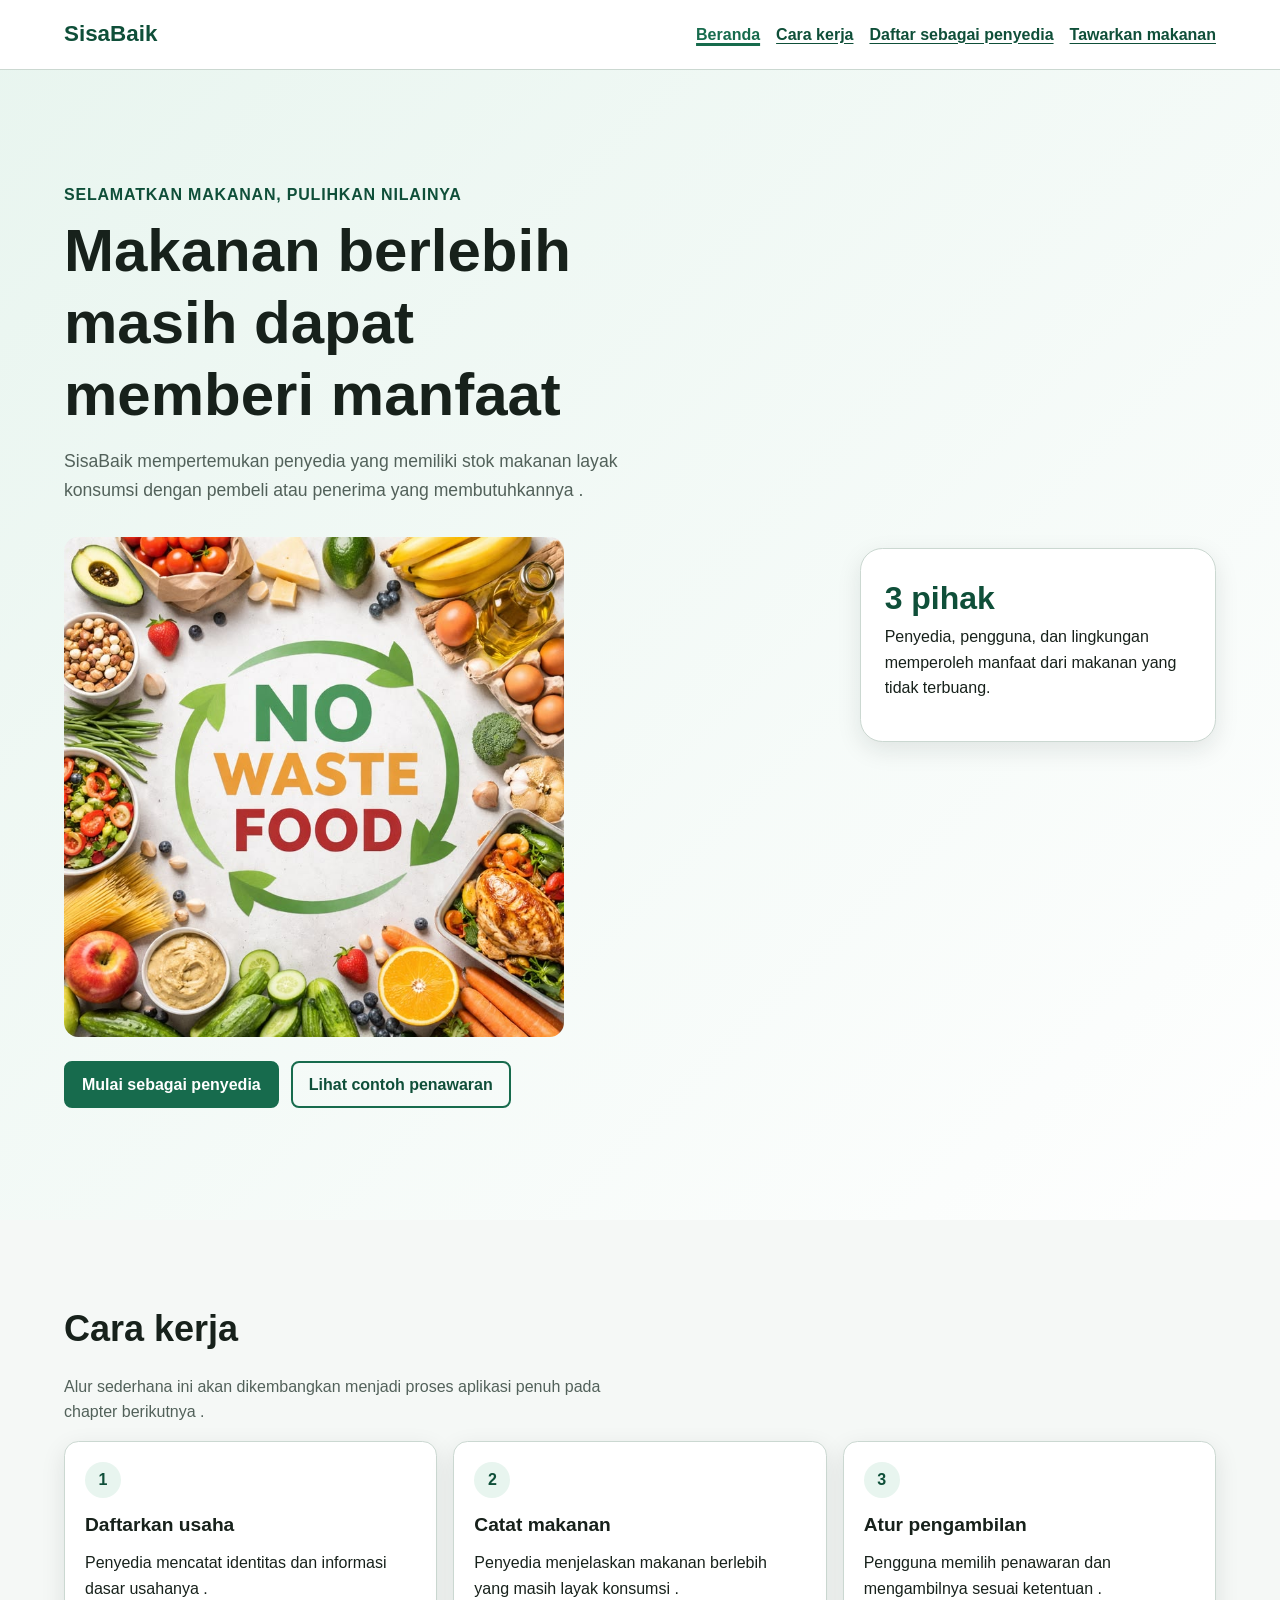
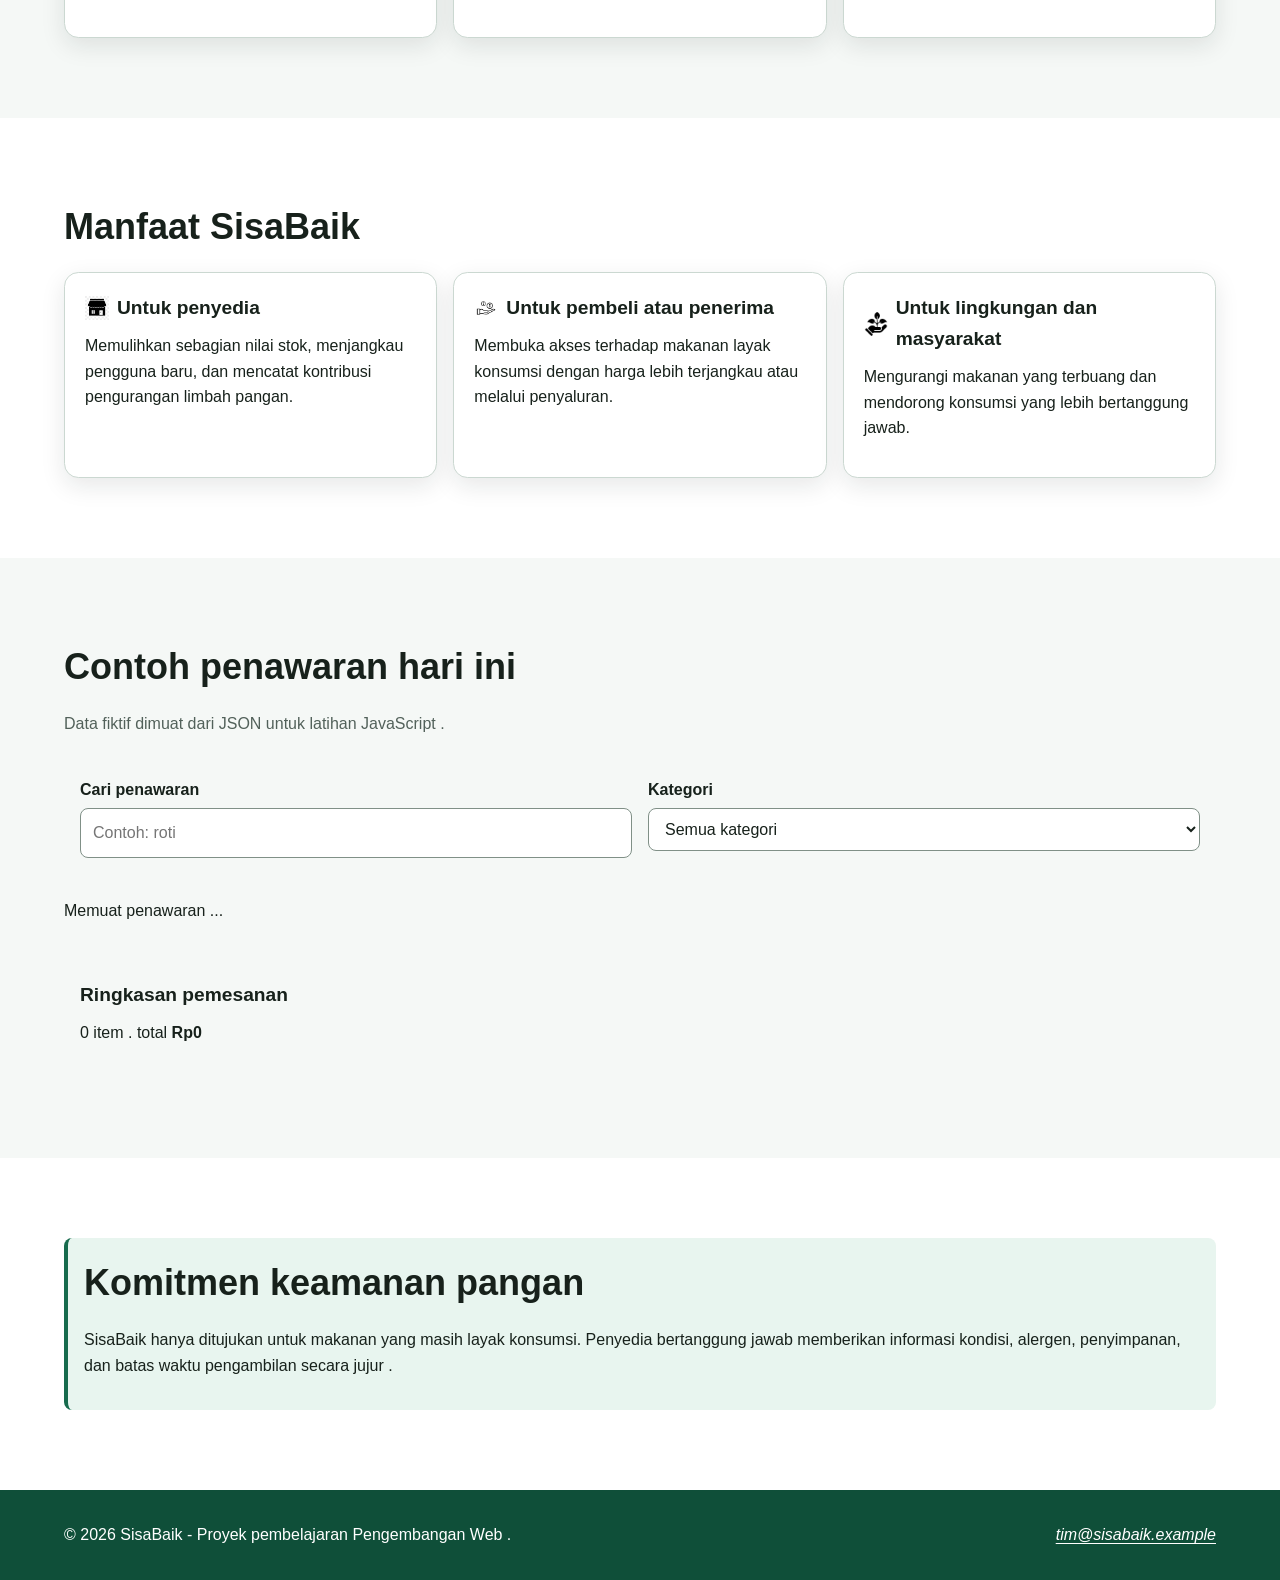
==== commit daf00200: "feat: add JSON-powered offer catalog" ====
--- a/index.html
+++ b/index.html
@@ -7,6 +7,7 @@
 terjangkau, dan tidak terbuang.">
 <title>Beranda | SisaBaik</title>
 <link rel="stylesheet" href="styles.css">
+<script src="app.js" defer></script>
 </head>
 <body>
 <a class="skip-link" href="#konten-utama">Lewati ke konten utama</a>
@@ -28,11 +29,13 @@
 <main id="konten-utama" tabindex="-1">
 <section class="hero" aria-labelledby="judul-utama">
 <div class="container hero-layout">
+    
 <div>
 <p class="eyebrow">Selamatkan makanan, pulihkan nilainya</p>
 <h1 id="judul-utama">Makanan berlebih masih dapat memberi manfaat</h1>
 <p class="lead">SisaBaik mempertemukan penyedia yang memiliki stok makanan layak konsumsi dengan pembeli
 atau penerima yang membutuhkannya .</p>
+<img src="sisabaikfoto.jpg" alt="Ilustrasi makanan SisaBaik" style="width: 100%; max-width: 500px; height: auto; border-radius: var(--radius-medium, 8px); margin-block: 1rem;">
 <div class="button-group">
 <a class="button" href="daftar-penyedia.html">Mulai sebagai penyedia</a>
 <a class="button button-secondary" href="#penawaran-contoh">Lihat contoh penawaran</a>
@@ -40,7 +43,7 @@
 </div>
 <aside class="hero-panel" aria-label="Ringkasan manfaat SisaBaik">
 <strong>3 pihak</strong>
-<p>Penyedia, pengguna, dan lingkungan memperoleh manfaat dari makanan yang tidak terbuang .</p>
+<p>Penyedia, pengguna, dan lingkungan memperoleh manfaat dari makanan yang tidak terbuang. </p>
 </aside>
 </div>
 </section>
@@ -75,18 +78,27 @@
 <h2 id="judul-manfaat">Manfaat SisaBaik</h2>
 <div class="benefit-grid">
 <article class="card">
-<h3>Untuk penyedia</h3>
-<p>Memulihkan sebagian nilai stok, menjangkau pengguna baru, dan mencatat kontribusi pengurangan limbah
-pangan .</p>
+<h3 style="display: flex; align-items: center; gap: 0.5rem;">
+<img src="penyedia.jpg" alt="" style="width: 24px; height: 24px; object-fit: contain;">
+Untuk penyedia
+</h3>
+<p>Memulihkan sebagian nilai stok, menjangkau pengguna baru, dan mencatat kontribusi pengurangan limbah pangan.</p>
 </article>
+
 <article class="card">
-<h3>Untuk pembeli atau penerima</h3>
-<p>Membuka akses terhadap makanan layak konsumsi dengan harga lebih terjangkau atau melalui
-penyaluran .</p>
+<h3 style="display: flex; align-items: center; gap: 0.5rem;">
+<img src="pembeli.jpg" alt="" style="width: 24px; height: 24px; object-fit: contain;">
+Untuk pembeli atau penerima
+</h3>
+<p>Membuka akses terhadap makanan layak konsumsi dengan harga lebih terjangkau atau melalui penyaluran.</p>
 </article>
+
 <article class="card">
-<h3>Untuk lingkungan dan masyarakat</h3>
-<p>Mengurangi makanan yang terbuang dan mendorong konsumsi yang lebih bertanggung jawab .</p>
+<h3 style="display: flex; align-items: center; gap: 0.5rem;">
+<img src="lingkungan.jpg" alt="" style="width: 24px; height: 24px; object-fit: contain;">
+Untuk lingkungan dan masyarakat
+</h3>
+<p>Mengurangi makanan yang terbuang dan mendorong konsumsi yang lebih bertanggung jawab.</p>
 </article>
 </div>
 </div>
@@ -95,41 +107,31 @@
 <section class="section" id="penawaran-contoh" aria-labelledby="judul-penawaran">
 <div class="container">
 <h2 id="judul-penawaran">Contoh penawaran hari ini</h2>
-<p class="section-intro">Seluruh data berikut bersifat fiktif untuk keperluan pembelajaran .</p>
-<div class="offer-grid">
-<article class="offer-card">
-<div class="offer-card __ visual" aria-hidden="true"></div>
-<div class="offer-card __ content">
-<span class="badge">Roti dan kue</span>
-<h3>Paket roti campur</h3>
-<p class="offer-card __ meta">Toko Roti Contoh . <data value="8">8 paket</data></p>
-<p class="offer-card __ price"><del>Rp25.000</del> <strong>Rp10.000</strong></p>
-<p>Batas pengambilan: <time datetime="2026-09-03T18:00:00+07:00">3 September 2026, 18.00
-WIB</time></p>
-</div>
-</article>
-<article class="offer-card">
-<div class="offer-card __ visual" aria-hidden="true"></div>
-<div class="offer-card __ content">
-<span class="badge">Makanan siap saji</span>
-<h3>Nasi dan lauk harian</h3>
-<p class="offer-card_meta">Dapur Contoh . <data value="6">6 porsi</data></p>
-<p class="offer-card_price"><del>Rp30.000</del> <strong>Rp15.000</strong></p>
-<p>Batas pengambilan: <time datetime="2026-09-03T19:00:00+07:00">3 September 2026, 19.00
-WIB</time></p>
-</div>
-</article>
-<article class="offer-card">
-<div class="offer-card __ visual" aria-hidden="true"></div>
-<div class="offer-card __ content">
-<span class="badge">Buah dan sayur</span>
-<h3>Paket buah matang</h3>
-<p class="offer-card_meta">Toko Buah Contoh . <data value="4">4 paket</data></p>
-<p class="offer-card_price"><strong>Disalurkan tanpa biaya</strong></p>
-<p>Batas pengambilan: <time datetime="2026-09-03T17:30:00+07:00">3 September 2026, 17.30
-WIB</time></p>
-</div>
-</article>
+<p class="section-intro">Data fiktif dimuat dari JSON untuk latihan JavaScript .</p>
+<form class="filter-panel" id="filter-form" role="search">
+<p>
+<label for="kata-kunci">Cari penawaran</label><br>
+<input id="kata-kunci" name="kata_kunci" type="search" placeholder="Contoh: roti">
+</p>
+<p>
+<label for="filter-kategori">Kategori</label><br>
+<select id="filter-kategori" name="kategori">
+<option value="semua">Semua kategori</option>
+<option value="makanan-siap-saji">Makanan siap saji</option>
+<option value="roti-kue">Roti dan kue</option>
+<option value="buah-sayur">Buah dan sayur</option>
+<option value="minuman">Minuman</option>
+<option value="bahan-mentah">Bahan mentah</option>
+<option value="makanan-ringan">Makanan ringan</option>
+</select>
+</p>
+</form>
+<p id="status-katalog" class="status-message" role="status" aria-live="polite">Memuat penawaran ...</p>
+<div class="offer-grid" id="daftar-penawaran"></div>
+<aside class="cart-summary" aria-labelledby="judul-ringkasan">
+<h3 id="judul-ringkasan">Ringkasan pemesanan</h3>
+<p><span id="jumlah-item">0</span> item . total <strong id="total-pesanan">Rp0</strong></p>
+</aside>
 </div>
 </div>
 </section>
--- a/styles.css
+++ b/styles.css
@@ -365,4 +365,12 @@
 html {
 scroll-behavior: auto;
 }
-}+}
+.filter-panel { display:grid; gap:1rem; margin-block:1.5rem; padding: 1rem; border:0.0625rem solid var( -- color-border);
+border-radius:var( -- radius-medium); background:var( -- color-surface); }
+.filter-panel p { margin:0; }
+.status-message { min-height: 1.6em; color:var( -- color-muted); }
+.cart-summary { margin-block-start: 1.5rem; padding: 1rem; border-radius:var( -- radius-medium); background:var( -- color-
+primary-soft); }
+.error-message { color:var( -- color-danger); font-weight:700; }
+@media (min-width:48rem) { .filter-panel { grid-template-columns:repeat(2,minmax(0,1fr)); } }
